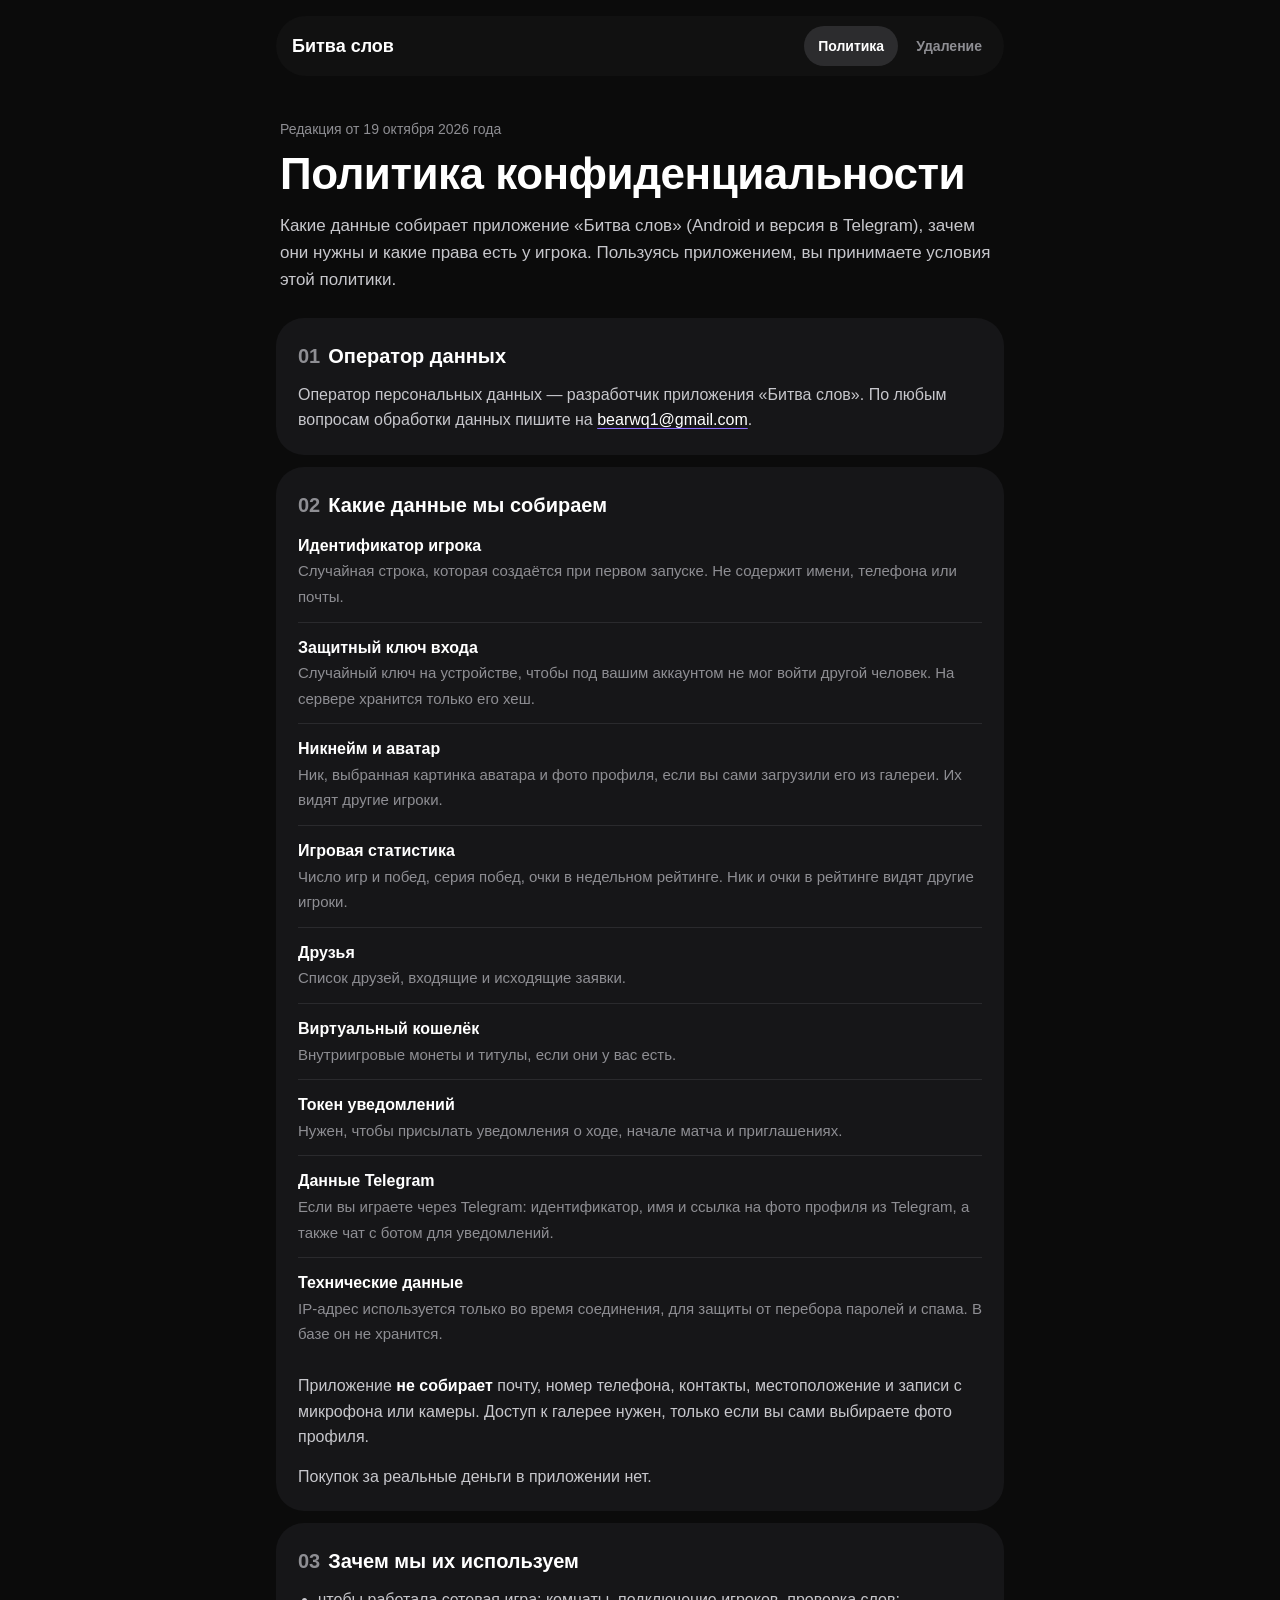
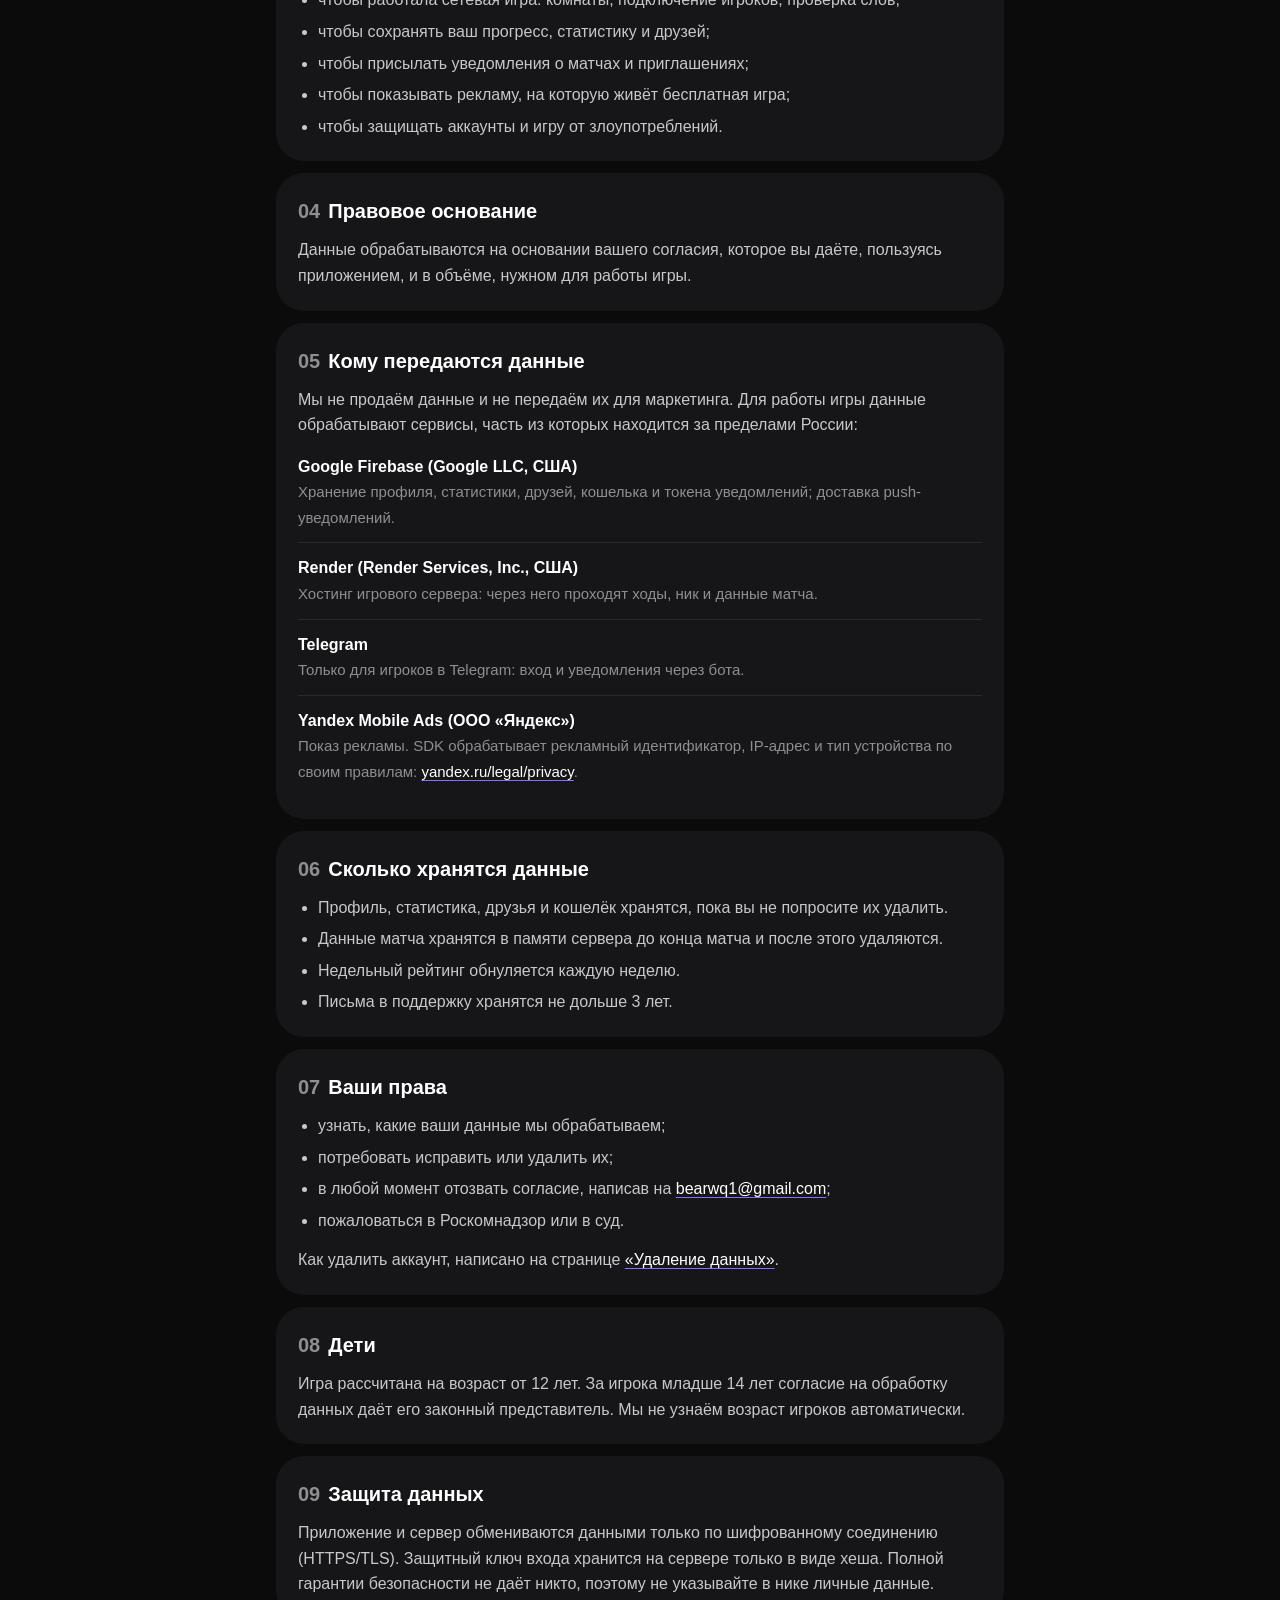
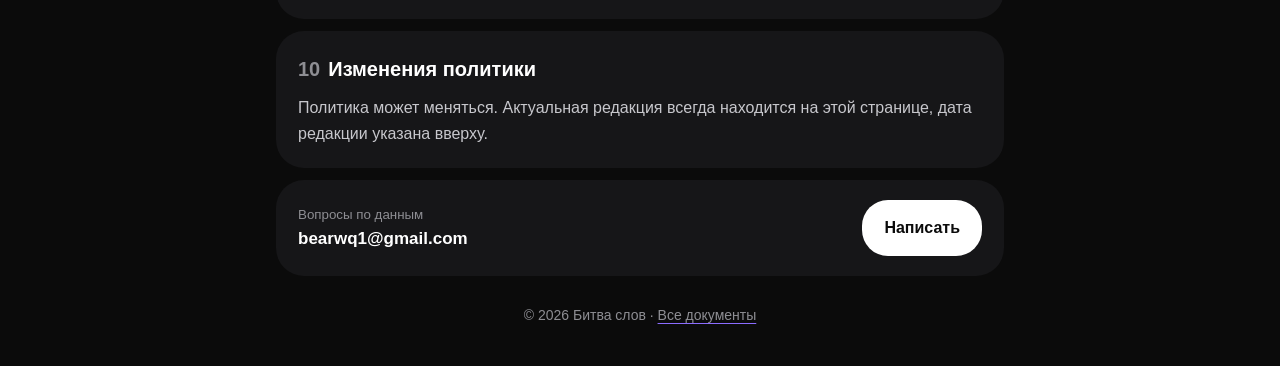
==== bitva-slov/privacy/index.html @ 7df18062 "Документы «Битвы слов» (перенесены из репозитория игры) Co-Authored-By: Claude Opus 5.5 <noreply@ant" ====
<!DOCTYPE html>
<html lang="ru">
<head>
  <meta charset="UTF-8" />
  <meta name="viewport" content="width=device-width, initial-scale=1.0" />
  <title>Политика конфиденциальности — Битва слов</title>
  <meta name="description" content="Политика обработки персональных данных приложения «Битва слов»: какие данные собираются, зачем и как их удалить." />
  <meta name="theme-color" content="#0b0b0b" />
  <link rel="stylesheet" href="../assets/style.css" />
</head>
<body>
  <header class="top">
    <div class="wrap">
      <div class="bar">
        <a class="logo" href="../">Битва слов</a>
        <nav class="nav">
          <a href="./" class="on">Политика</a>
          <a href="../delete-account/">Удаление</a>
        </nav>
      </div>
    </div>
  </header>

  <main class="wrap">
    <div class="head">
      <span class="date">Редакция от 19 октября 2026 года</span>
      <h1>Политика конфиденциальности</h1>
      <p class="lead">Какие данные собирает приложение «Битва слов» (Android и версия в Telegram), зачем они нужны и какие права есть у игрока. Пользуясь приложением, вы принимаете условия этой политики.</p>
    </div>

    <div class="card">
      <h2><b>01</b>Оператор данных</h2>
      <p>Оператор персональных данных — разработчик приложения «Битва слов». По любым вопросам обработки данных пишите на <a href="mailto:bearwq1@gmail.com">bearwq1@gmail.com</a>.</p>
    </div>

    <div class="card">
      <h2><b>02</b>Какие данные мы собираем</h2>
      <div class="rows">
        <div class="row"><b>Идентификатор игрока</b><span>Случайная строка, которая создаётся при первом запуске. Не содержит имени, телефона или почты.</span></div>
        <div class="row"><b>Защитный ключ входа</b><span>Случайный ключ на устройстве, чтобы под вашим аккаунтом не мог войти другой человек. На сервере хранится только его хеш.</span></div>
        <div class="row"><b>Никнейм и аватар</b><span>Ник, выбранная картинка аватара и фото профиля, если вы сами загрузили его из галереи. Их видят другие игроки.</span></div>
        <div class="row"><b>Игровая статистика</b><span>Число игр и побед, серия побед, очки в недельном рейтинге. Ник и очки в рейтинге видят другие игроки.</span></div>
        <div class="row"><b>Друзья</b><span>Список друзей, входящие и исходящие заявки.</span></div>
        <div class="row"><b>Виртуальный кошелёк</b><span>Внутриигровые монеты и титулы, если они у вас есть.</span></div>
        <div class="row"><b>Токен уведомлений</b><span>Нужен, чтобы присылать уведомления о ходе, начале матча и приглашениях.</span></div>
        <div class="row"><b>Данные Telegram</b><span>Если вы играете через Telegram: идентификатор, имя и ссылка на фото профиля из Telegram, а также чат с ботом для уведомлений.</span></div>
        <div class="row"><b>Технические данные</b><span>IP-адрес используется только во время соединения, для защиты от перебора паролей и спама. В базе он не хранится.</span></div>
      </div>
      <p>Приложение <strong>не собирает</strong> почту, номер телефона, контакты, местоположение и записи с микрофона или камеры. Доступ к галерее нужен, только если вы сами выбираете фото профиля.</p>
      <p>Покупок за реальные деньги в приложении нет.</p>
    </div>

    <div class="card">
      <h2><b>03</b>Зачем мы их используем</h2>
      <ul>
        <li>чтобы работала сетевая игра: комнаты, подключение игроков, проверка слов;</li>
        <li>чтобы сохранять ваш прогресс, статистику и друзей;</li>
        <li>чтобы присылать уведомления о матчах и приглашениях;</li>
        <li>чтобы показывать рекламу, на которую живёт бесплатная игра;</li>
        <li>чтобы защищать аккаунты и игру от злоупотреблений.</li>
      </ul>
    </div>

    <div class="card">
      <h2><b>04</b>Правовое основание</h2>
      <p>Данные обрабатываются на основании вашего согласия, которое вы даёте, пользуясь приложением, и в объёме, нужном для работы игры.</p>
    </div>

    <div class="card">
      <h2><b>05</b>Кому передаются данные</h2>
      <p>Мы не продаём данные и не передаём их для маркетинга. Для работы игры данные обрабатывают сервисы, часть из которых находится за пределами России:</p>
      <div class="rows">
        <div class="row"><b>Google Firebase (Google LLC, США)</b><span>Хранение профиля, статистики, друзей, кошелька и токена уведомлений; доставка push-уведомлений.</span></div>
        <div class="row"><b>Render (Render Services, Inc., США)</b><span>Хостинг игрового сервера: через него проходят ходы, ник и данные матча.</span></div>
        <div class="row"><b>Telegram</b><span>Только для игроков в Telegram: вход и уведомления через бота.</span></div>
        <div class="row"><b>Yandex Mobile Ads (ООО «Яндекс»)</b><span>Показ рекламы. SDK обрабатывает рекламный идентификатор, IP-адрес и тип устройства по своим правилам: <a href="https://yandex.ru/legal/privacy" target="_blank" rel="noopener">yandex.ru/legal/privacy</a>.</span></div>
      </div>
    </div>

    <div class="card">
      <h2><b>06</b>Сколько хранятся данные</h2>
      <ul>
        <li>Профиль, статистика, друзья и кошелёк хранятся, пока вы не попросите их удалить.</li>
        <li>Данные матча хранятся в памяти сервера до конца матча и после этого удаляются.</li>
        <li>Недельный рейтинг обнуляется каждую неделю.</li>
        <li>Письма в поддержку хранятся не дольше 3 лет.</li>
      </ul>
    </div>

    <div class="card">
      <h2><b>07</b>Ваши права</h2>
      <ul>
        <li>узнать, какие ваши данные мы обрабатываем;</li>
        <li>потребовать исправить или удалить их;</li>
        <li>в любой момент отозвать согласие, написав на <a href="mailto:bearwq1@gmail.com">bearwq1@gmail.com</a>;</li>
        <li>пожаловаться в Роскомнадзор или в суд.</li>
      </ul>
      <p>Как удалить аккаунт, написано на странице <a href="../delete-account/">«Удаление данных»</a>.</p>
    </div>

    <div class="card">
      <h2><b>08</b>Дети</h2>
      <p>Игра рассчитана на возраст от 12 лет. За игрока младше 14 лет согласие на обработку данных даёт его законный представитель. Мы не узнаём возраст игроков автоматически.</p>
    </div>

    <div class="card">
      <h2><b>09</b>Защита данных</h2>
      <p>Приложение и сервер обмениваются данными только по шифрованному соединению (HTTPS/TLS). Защитный ключ входа хранится на сервере только в виде хеша. Полной гарантии безопасности не даёт никто, поэтому не указывайте в нике личные данные.</p>
    </div>

    <div class="card">
      <h2><b>10</b>Изменения политики</h2>
      <p>Политика может меняться. Актуальная редакция всегда находится на этой странице, дата редакции указана вверху.</p>
    </div>

    <div class="contact">
      <div>
        <small>Вопросы по данным</small>
        <b>bearwq1@gmail.com</b>
      </div>
      <a class="btn" href="mailto:bearwq1@gmail.com">Написать</a>
    </div>
  </main>

  <footer class="foot">
    <div class="wrap">© 2026 Битва слов · <a href="../">Все документы</a></div>
  </footer>
</body>
</html>
---- bitva-slov/assets/style.css ----
/* Документы «Битвы слов»: чёрный фон и тёмные карточки, как в приложении */
:root {
  --bg: #0b0b0b;
  --card: #161618;
  --card-2: #1c1c1e;
  --line: #2a2a2d;
  --text: #ffffff;
  --muted: #8e8e93;
  --soft: #c7c7cc;
  --accent: #8b6cff;
}

* { box-sizing: border-box; }

html { -webkit-text-size-adjust: 100%; }

body {
  margin: 0;
  background: var(--bg);
  color: var(--text);
  font: 16px/1.6 -apple-system, BlinkMacSystemFont, "Segoe UI", Roboto, "Helvetica Neue", Arial, sans-serif;
}

a { color: var(--text); text-decoration-color: var(--accent); text-underline-offset: 3px; }

.wrap { max-width: 760px; margin: 0 auto; padding: 0 16px; }

/* Шапка — плашка-пилюля, как верхние панели приложения */
.top { padding: 16px 0 0; }
.bar {
  display: flex; align-items: center; gap: 12px;
  background: #111111; border-radius: 30px; padding: 8px 8px 8px 16px; min-height: 60px;
}
.logo {
  display: flex; align-items: center; gap: 10px;
  font-weight: 800; font-size: 18px; text-decoration: none; white-space: nowrap;
}
.nav { margin-left: auto; display: flex; gap: 4px; overflow-x: auto; scrollbar-width: none; }
.nav::-webkit-scrollbar { display: none; }
.nav a {
  padding: 9px 14px; border-radius: 22px; text-decoration: none;
  color: var(--muted); font-size: 14px; font-weight: 600; white-space: nowrap;
}
.nav a.on { background: #2c2c2e; color: var(--text); }

/* Заголовок страницы */
.head { padding: 40px 4px 24px; }
.date { color: var(--muted); font-size: 14px; }
h1 { font-size: clamp(30px, 7vw, 44px); line-height: 1.1; margin: 8px 0 14px; font-weight: 900; letter-spacing: -0.5px; }
.lead { color: var(--soft); font-size: 17px; margin: 0; }

/* Блоки текста — тёмные карточки со скруглением */
.card { background: var(--card); border-radius: 28px; padding: 22px 22px 8px; margin-bottom: 12px; }
h2 { font-size: 20px; margin: 0 0 10px; font-weight: 800; }
h2 b { color: var(--muted); font-weight: 700; margin-right: 8px; }
p, li { color: var(--soft); }
p { margin: 0 0 14px; }
ul, ol { margin: 0 0 14px; padding-left: 20px; }
li { margin-bottom: 6px; }
strong { color: var(--text); }

/* Список «что собираем»: строки с разделителем, как настройки в приложении */
.rows { margin: 0 0 14px; }
.row { padding: 12px 0; border-top: 1px solid var(--line); }
.row:first-child { border-top: none; padding-top: 2px; }
.row b { display: block; color: var(--text); }
.row span { color: var(--muted); font-size: 15px; }

/* Карточки-ссылки на главной */
.links { display: grid; gap: 12px; }
.link {
  display: flex; align-items: center; gap: 14px;
  background: var(--card); border-radius: 28px; padding: 20px 22px; text-decoration: none;
}
.link div { flex: 1; min-width: 0; }
.link b { display: block; font-size: 18px; }
.link span { color: var(--muted); font-size: 15px; }
.link::after { content: "›"; color: var(--muted); font-size: 28px; line-height: 1; }

/* Кнопки — белая главная и тёмная второстепенная */
.btn {
  display: inline-block; padding: 15px 22px; border-radius: 26px; text-decoration: none;
  background: #ffffff; color: #0b0b0b; font-weight: 800; text-align: center;
}
.btn.dark { background: var(--card-2); color: var(--text); border: 1px solid var(--line); }
.btns { display: flex; flex-wrap: wrap; gap: 10px; margin-top: 22px; }

.contact {
  display: flex; flex-wrap: wrap; align-items: center; justify-content: space-between; gap: 14px;
  background: var(--card); border-radius: 28px; padding: 20px 22px; margin: 12px 0 0;
}
.contact small { display: block; color: var(--muted); }
.contact b { font-size: 17px; word-break: break-all; }

.foot { color: var(--muted); font-size: 14px; padding: 28px 0 40px; text-align: center; }
.foot a { color: var(--muted); }

@media (max-width: 520px) {
  .card, .link, .contact { border-radius: 24px; padding-left: 18px; padding-right: 18px; }
  .btn { width: 100%; }
}
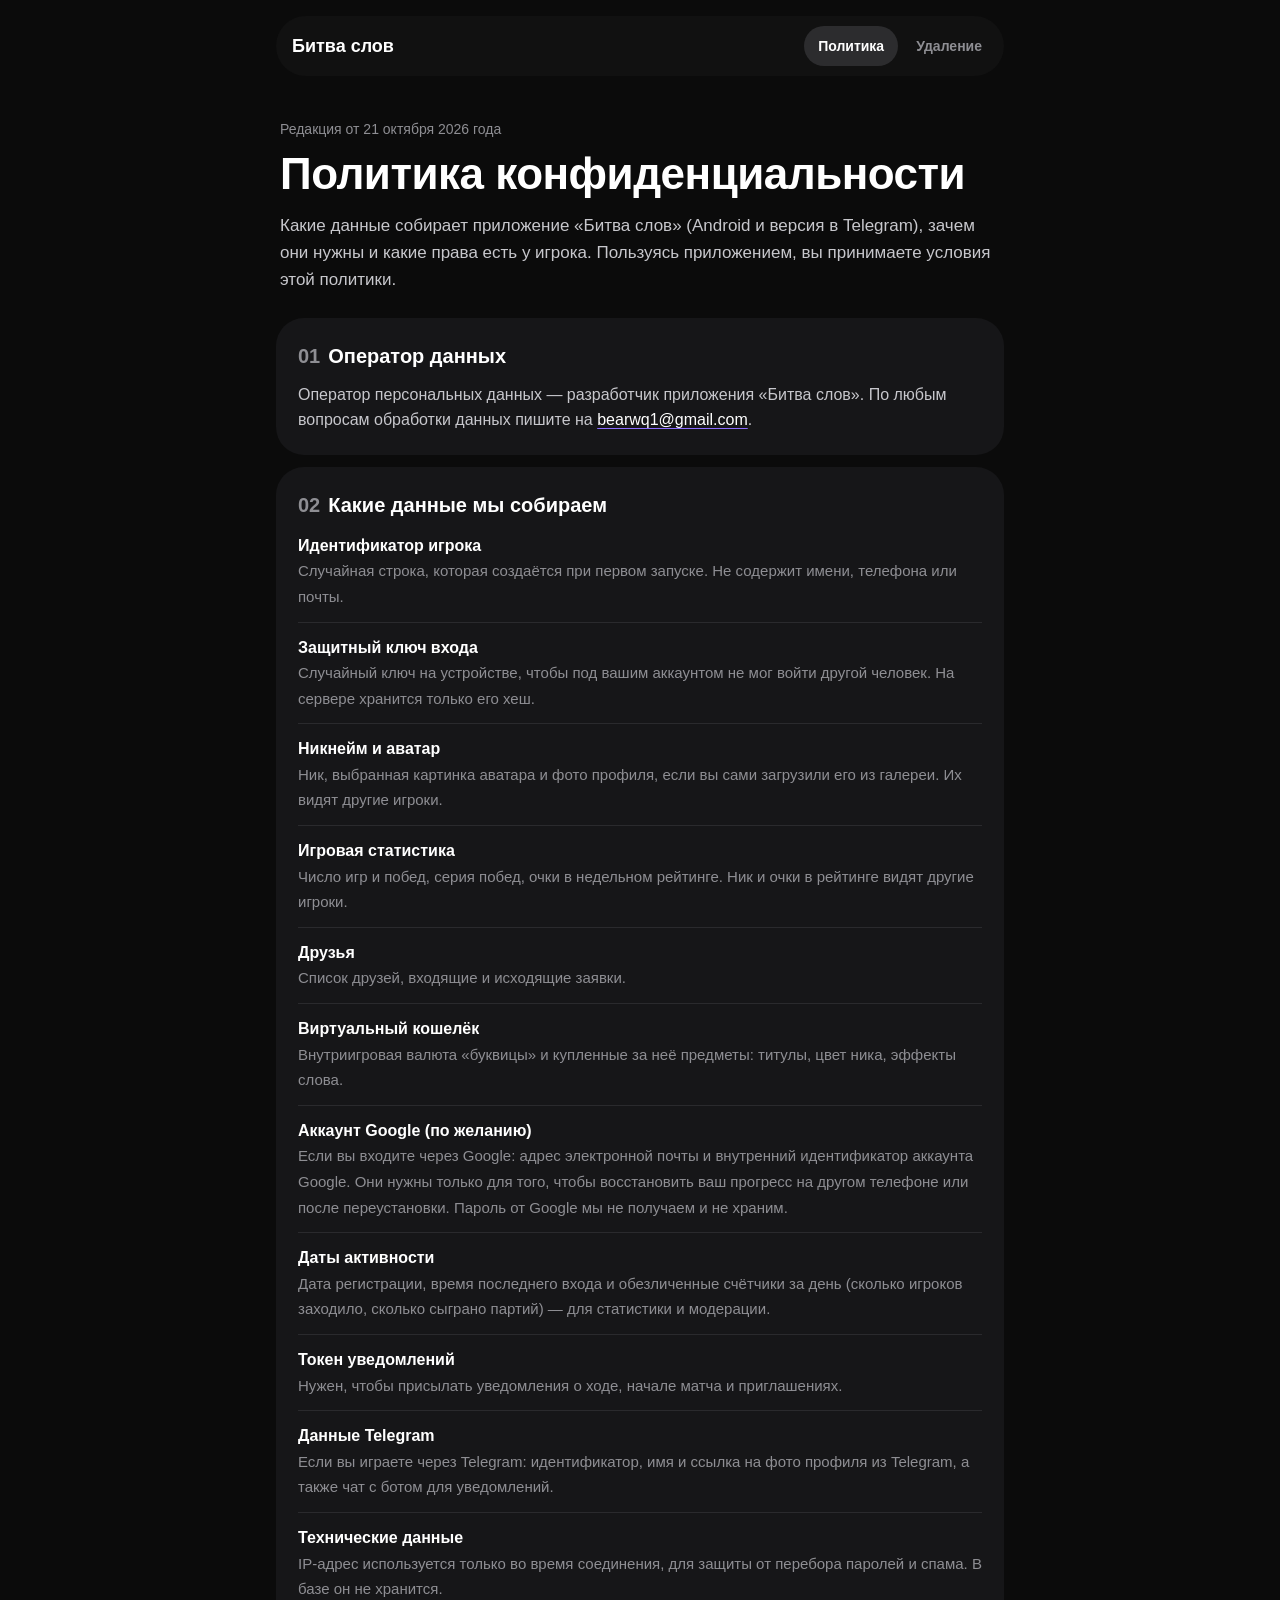
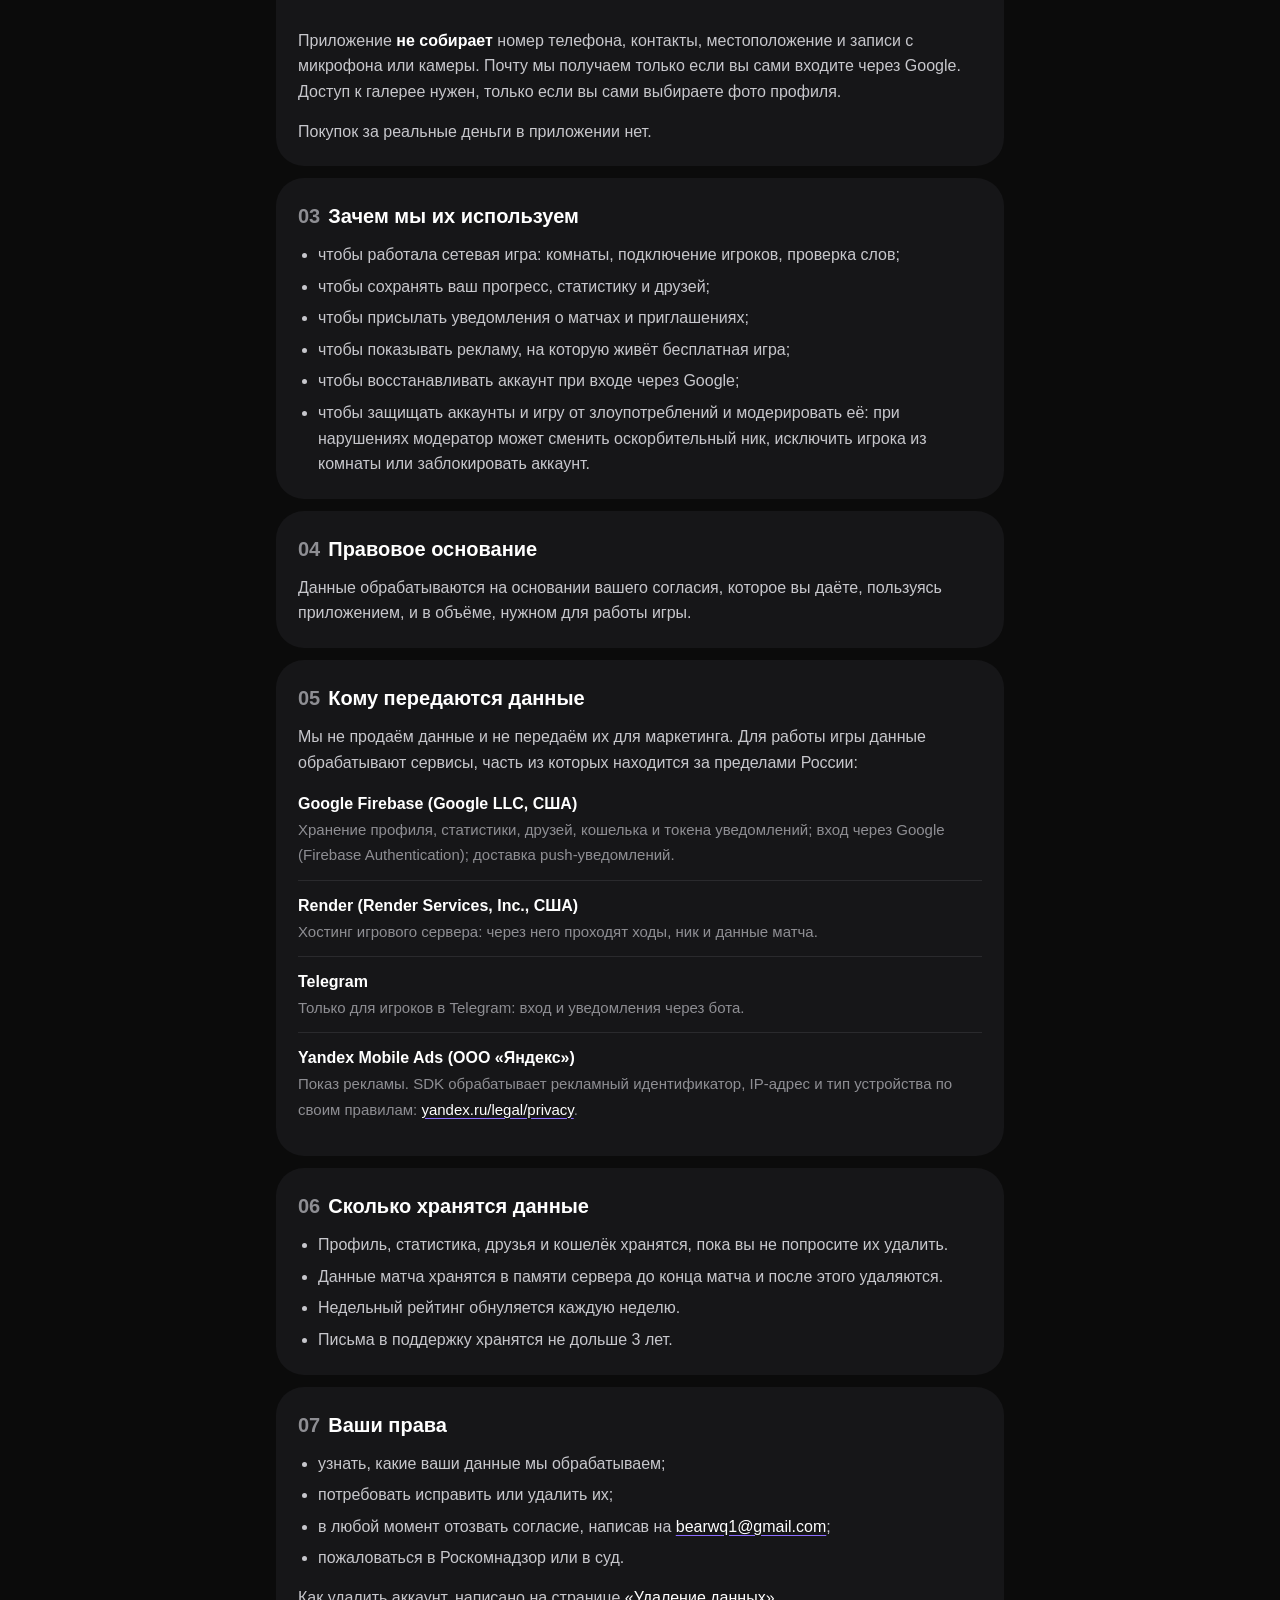
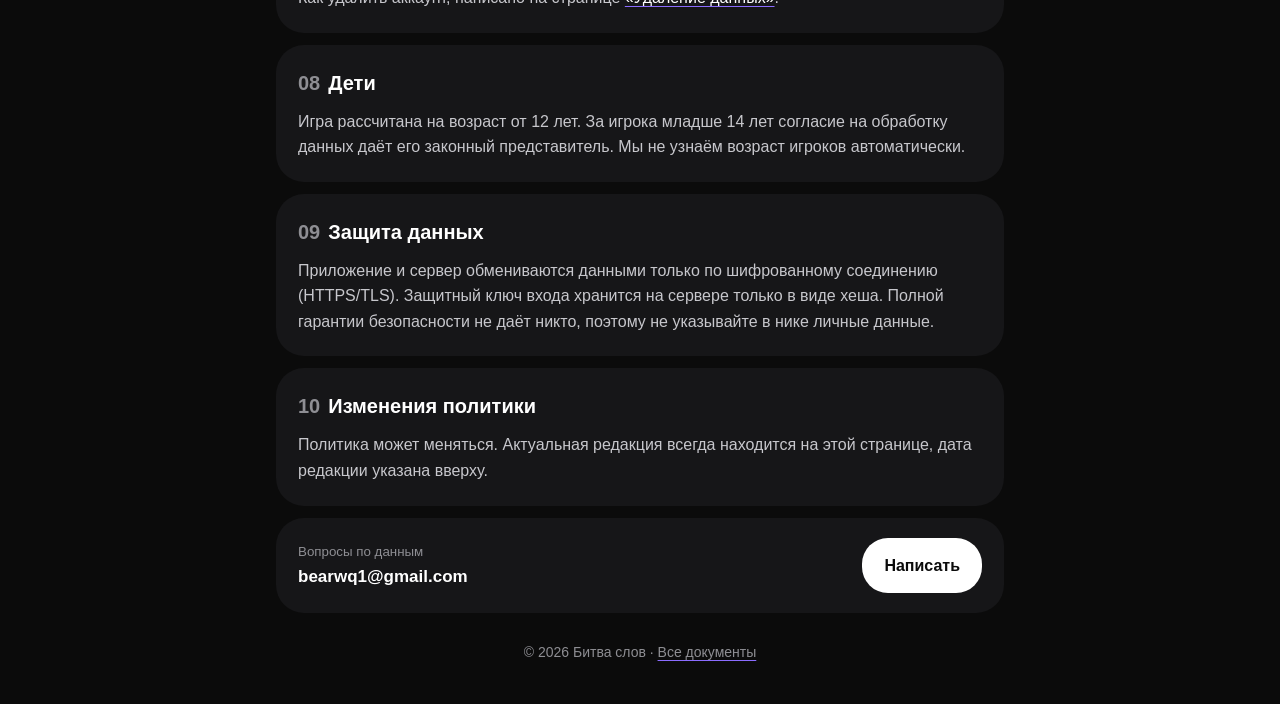
==== commit 0c764cb3: "Политика: вход через Google (почта), буквицы, модерация, даты активности Co-Authored-By: Claude Opus" ====
--- a/bitva-slov/privacy/index.html
+++ b/bitva-slov/privacy/index.html
@@ -23,7 +23,7 @@
 
   <main class="wrap">
     <div class="head">
-      <span class="date">Редакция от 19 октября 2026 года</span>
+      <span class="date">Редакция от 21 октября 2026 года</span>
       <h1>Политика конфиденциальности</h1>
       <p class="lead">Какие данные собирает приложение «Битва слов» (Android и версия в Telegram), зачем они нужны и какие права есть у игрока. Пользуясь приложением, вы принимаете условия этой политики.</p>
     </div>
@@ -41,12 +41,14 @@
         <div class="row"><b>Никнейм и аватар</b><span>Ник, выбранная картинка аватара и фото профиля, если вы сами загрузили его из галереи. Их видят другие игроки.</span></div>
         <div class="row"><b>Игровая статистика</b><span>Число игр и побед, серия побед, очки в недельном рейтинге. Ник и очки в рейтинге видят другие игроки.</span></div>
         <div class="row"><b>Друзья</b><span>Список друзей, входящие и исходящие заявки.</span></div>
-        <div class="row"><b>Виртуальный кошелёк</b><span>Внутриигровые монеты и титулы, если они у вас есть.</span></div>
+        <div class="row"><b>Виртуальный кошелёк</b><span>Внутриигровая валюта «буквицы» и купленные за неё предметы: титулы, цвет ника, эффекты слова.</span></div>
+        <div class="row"><b>Аккаунт Google (по желанию)</b><span>Если вы входите через Google: адрес электронной почты и внутренний идентификатор аккаунта Google. Они нужны только для того, чтобы восстановить ваш прогресс на другом телефоне или после переустановки. Пароль от Google мы не получаем и не храним.</span></div>
+        <div class="row"><b>Даты активности</b><span>Дата регистрации, время последнего входа и обезличенные счётчики за день (сколько игроков заходило, сколько сыграно партий) — для статистики и модерации.</span></div>
         <div class="row"><b>Токен уведомлений</b><span>Нужен, чтобы присылать уведомления о ходе, начале матча и приглашениях.</span></div>
         <div class="row"><b>Данные Telegram</b><span>Если вы играете через Telegram: идентификатор, имя и ссылка на фото профиля из Telegram, а также чат с ботом для уведомлений.</span></div>
         <div class="row"><b>Технические данные</b><span>IP-адрес используется только во время соединения, для защиты от перебора паролей и спама. В базе он не хранится.</span></div>
       </div>
-      <p>Приложение <strong>не собирает</strong> почту, номер телефона, контакты, местоположение и записи с микрофона или камеры. Доступ к галерее нужен, только если вы сами выбираете фото профиля.</p>
+      <p>Приложение <strong>не собирает</strong> номер телефона, контакты, местоположение и записи с микрофона или камеры. Почту мы получаем только если вы сами входите через Google. Доступ к галерее нужен, только если вы сами выбираете фото профиля.</p>
       <p>Покупок за реальные деньги в приложении нет.</p>
     </div>
 
@@ -57,7 +59,8 @@
         <li>чтобы сохранять ваш прогресс, статистику и друзей;</li>
         <li>чтобы присылать уведомления о матчах и приглашениях;</li>
         <li>чтобы показывать рекламу, на которую живёт бесплатная игра;</li>
-        <li>чтобы защищать аккаунты и игру от злоупотреблений.</li>
+        <li>чтобы восстанавливать аккаунт при входе через Google;</li>
+        <li>чтобы защищать аккаунты и игру от злоупотреблений и модерировать её: при нарушениях модератор может сменить оскорбительный ник, исключить игрока из комнаты или заблокировать аккаунт.</li>
       </ul>
     </div>
 
@@ -70,7 +73,7 @@
       <h2><b>05</b>Кому передаются данные</h2>
       <p>Мы не продаём данные и не передаём их для маркетинга. Для работы игры данные обрабатывают сервисы, часть из которых находится за пределами России:</p>
       <div class="rows">
-        <div class="row"><b>Google Firebase (Google LLC, США)</b><span>Хранение профиля, статистики, друзей, кошелька и токена уведомлений; доставка push-уведомлений.</span></div>
+        <div class="row"><b>Google Firebase (Google LLC, США)</b><span>Хранение профиля, статистики, друзей, кошелька и токена уведомлений; вход через Google (Firebase Authentication); доставка push-уведомлений.</span></div>
         <div class="row"><b>Render (Render Services, Inc., США)</b><span>Хостинг игрового сервера: через него проходят ходы, ник и данные матча.</span></div>
         <div class="row"><b>Telegram</b><span>Только для игроков в Telegram: вход и уведомления через бота.</span></div>
         <div class="row"><b>Yandex Mobile Ads (ООО «Яндекс»)</b><span>Показ рекламы. SDK обрабатывает рекламный идентификатор, IP-адрес и тип устройства по своим правилам: <a href="https://yandex.ru/legal/privacy" target="_blank" rel="noopener">yandex.ru/legal/privacy</a>.</span></div>
